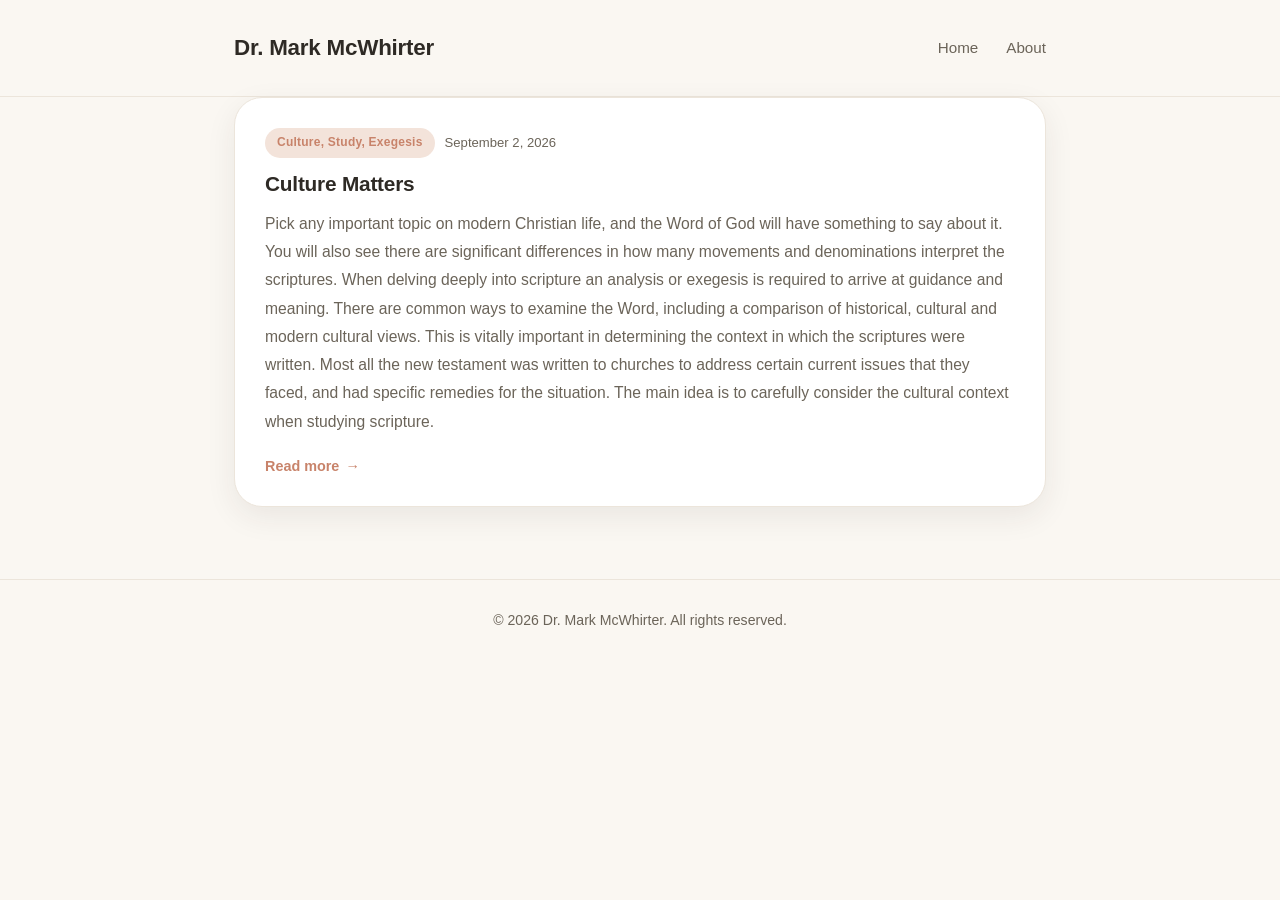
==== index.html @ 21fa4bf8 "Update pages" ====
<!doctype html>
<html lang="en">
<head>
<meta charset="UTF-8">
<meta name="viewport" content="width=device-width, initial-scale=1.0">
<title>Dr. Mark McWhirter</title>
<meta name="description" content="Blog on Christian living">
<link rel="stylesheet" href="styles.css">
</head>
<body>
<header class="site-header">
  <div class="wrap">
    <a class="site-title" href="index.html">Dr. Mark McWhirter</a>
    <nav class="site-nav">
      <a href="index.html">Home</a>
      <a href="about.html">About</a>
    </nav>
  </div>
</header>
  <main>
<!--    <section class="hero wrap">
      <h1>Teachings</h1>
    </section>
-->	
    <section class="panel-grid wrap">
      <a class="panel" href="posts/culture.html">
        <div class="meta">
          <span class="tag">Culture, Study, Exegesis</span>
          <span>September 2, 2026</span>
        </div>
        <h2>Culture Matters</h2>
        <p>Pick any important topic on modern Christian life, and the Word of God will have something to say about it. You will also see there are significant differences in how many movements and denominations interpret the scriptures.  When delving deeply into scripture an analysis or exegesis is required to arrive at guidance and meaning. There are common ways to examine the Word,  including a comparison of historical, cultural and modern cultural views. This is vitally important in determining the context in which the scriptures were written.  Most all the new testament was written to churches to address certain current issues that they faced, and had specific remedies for the situation.  
			The main idea is to carefully consider the cultural context when studying scripture.  </p>
        <span class="read-more">Read more <span class="arrow">&rarr;</span></span>
      </a>
    </section>
  </main>
<footer class="site-footer">
  <div class="wrap">
    &copy; 2026 Dr. Mark McWhirter.  All rights reserved.
  </div>
</footer>
</body>
</html>
---- styles.css ----
/* ============================================
   Quiet Notes — simple blog theme
   ============================================ */

:root {
  --bg: #faf7f2;
  --panel: #ffffff;
  --ink: #2e2a25;
  --ink-soft: #6b6459;
  --accent: #c8836a;
  --accent-soft: #f3e3da;
  --border: #ece5db;
  --radius-lg: 28px;
  --radius-md: 18px;
  --shadow: 0 10px 30px rgba(46, 42, 37, 0.08);
  --shadow-hover: 0 16px 40px rgba(46, 42, 37, 0.14);
  --max-width: 860px;
}

* {
  box-sizing: border-box;
}

html {
  scroll-behavior: smooth;
}

body {
  margin: 0;
  background: var(--bg);
  color: var(--ink);
  font-family: -apple-system, BlinkMacSystemFont, "Segoe UI", Roboto, Helvetica, Arial, sans-serif;
  line-height: 1.8;
  -webkit-font-smoothing: antialiased;
}

a {
  color: inherit;
  text-decoration: none;
}

img {
  max-width: 100%;
}

/* ---------- Layout wrapper ---------- */

.wrap {
  max-width: var(--max-width);
  margin: 0 auto;
  padding: 0 24px;
}

/* ---------- Header ---------- */

.site-header {
  border-bottom: 1px solid var(--border);
  background: var(--bg);
}

.site-header .wrap {
  display: flex;
  align-items: center;
  justify-content: space-between;
  padding-top: 28px;
  padding-bottom: 28px;
}

.site-title {
  font-size: 1.4rem;
  font-weight: 700;
  letter-spacing: -0.01em;
}

.site-title .dot {
  color: var(--accent);
}

.site-nav {
  display: flex;
  gap: 28px;
  font-size: 0.95rem;
  color: var(--ink-soft);
}

.site-nav a:hover {
  color: var(--ink);
}

/* ---------- Hero ---------- */

.hero {
  padding: 56px 0 40px;
}

.hero h1 {
  font-size: 2.4rem;
  line-height: 1.2;
  margin: 0 0 14px;
  letter-spacing: -0.02em;
}

.hero p {
  color: var(--ink-soft);
  font-size: 1.08rem;
  max-width: 560px;
  margin: 0;
}

/* ---------- Curved panel cards ---------- */

.panel-grid {
  display: grid;
  grid-template-columns: repeat(auto-fill, minmax(640px, 1fr));
  gap: 24px;
  padding-bottom: 72px;
}

.panel {
  background: var(--panel);
  border-radius: var(--radius-lg);
  padding: 30px 30px 26px;
  box-shadow: var(--shadow);
  border: 1px solid var(--border);
  display: flex;
  flex-direction: column;
  gap: 12px;
  transition: transform 0.2s ease, box-shadow 0.2s ease;
}

.panel:hover {
  transform: translateY(-4px);
  box-shadow: var(--shadow-hover);
}

.panel .meta {
  display: flex;
  align-items: center;
  gap: 10px;
  font-size: 0.82rem;
  color: var(--ink-soft);
}

.panel .tag {
  background: var(--accent-soft);
  color: var(--accent);
  padding: 4px 12px;
  border-radius: 999px;
  font-weight: 600;
  font-size: 0.75rem;
  letter-spacing: 0.02em;
}

.panel h2 {
  margin: 0;
  font-size: 1.3rem;
  line-height: 1.35;
  letter-spacing: -0.01em;
}

.panel p {
  margin: 0;
  color: var(--ink-soft);
  font-size: 0.98rem;
  flex-grow: 1;
}

.panel .read-more {
  margin-top: 6px;
  font-weight: 600;
  font-size: 0.9rem;
  color: var(--accent);
  display: inline-flex;
  align-items: center;
  gap: 6px;
}

.panel .read-more .arrow {
  transition: transform 0.2s ease;
}

.panel:hover .read-more .arrow {
  transform: translateX(4px);
}

/* ---------- Article page ---------- */

.article {
  padding: 48px 0 72px;
}

.back-link {
  display: inline-flex;
  align-items: center;
  gap: 6px;
  color: var(--ink-soft);
  font-size: 0.92rem;
  margin-bottom: 28px;
}

.back-link:hover {
  color: var(--accent);
}

.article .meta {
  display: flex;
  align-items: center;
  gap: 10px;
  font-size: 0.85rem;
  color: var(--ink-soft);
  margin-bottom: 14px;
}

.article .tag {
  background: var(--accent-soft);
  color: var(--accent);
  padding: 4px 12px;
  border-radius: 999px;
  font-weight: 600;
  font-size: 0.75rem;
}

.article h1 {
  font-size: 2.1rem;
  line-height: 1.25;
  margin: 0 0 28px;
  letter-spacing: -0.02em;
}

.article-content {
  background: var(--panel);
  border: 1px solid var(--border);
  border-radius: var(--radius-lg);
  padding: 40px;
  box-shadow: var(--shadow);
}

.article-content p {
  margin: 0 0 20px;
  font-size: 1.05rem;
}

.article-content p:last-child {
  margin-bottom: 0;
}

.article-content blockquote {
  margin: 28px 0;
  padding: 4px 24px;
  border-left: 3px solid var(--accent);
  color: var(--ink-soft);
  font-style: italic;
}

/* ---------- About page ---------- */

.page-content {
  padding: 48px 0 72px;
}

.page-content h1 {
  font-size: 2.1rem;
  margin-bottom: 24px;
  letter-spacing: -0.02em;
}

.page-content .article-content p {
  font-size: 1.05rem;
}

/* ---------- Footer ---------- */

.site-footer {
  border-top: 1px solid var(--border);
  padding: 28px 0;
  color: var(--ink-soft);
  font-size: 0.88rem;
  text-align: center;
}

/* ---------- Responsive ---------- */

@media (max-width: 600px) {
  .hero h1 {
    font-size: 1.9rem;
  }

  .article-content {
    padding: 26px;
  }

  .site-nav {
    gap: 18px;
  }
}
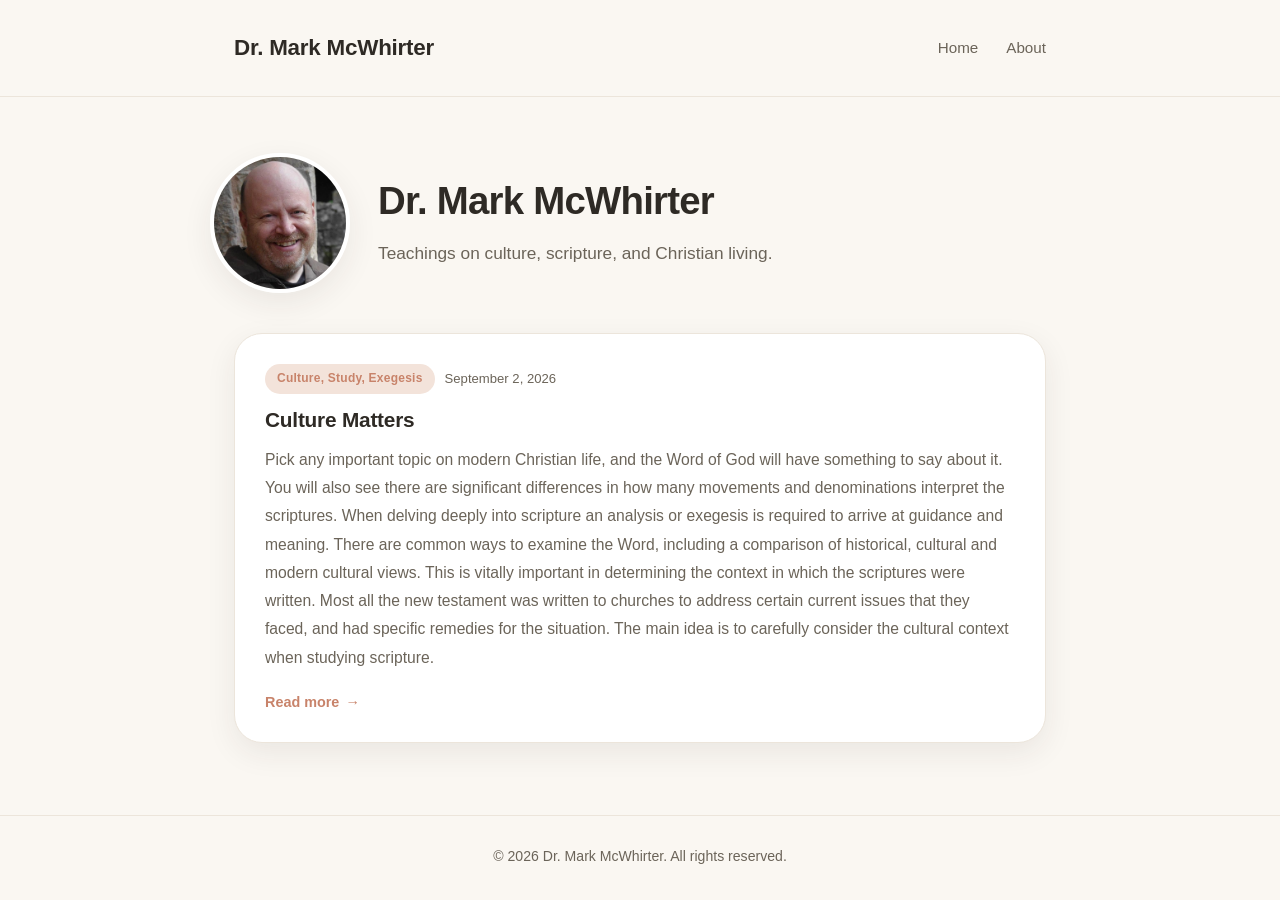
==== commit 9ca9cf00: "Add profile photo to home page Uncomments and repopulates the hero section on the home page with a c" ====
--- a/index.html
+++ b/index.html
@@ -18,10 +18,13 @@
   </div>
 </header>
   <main>
-<!--    <section class="hero wrap">
-      <h1>Teachings</h1>
+    <section class="hero wrap">
+      <img class="hero-photo" src="images/mark-mcwhirter.jpg" alt="Dr. Mark McWhirter">
+      <div class="hero-text">
+        <h1>Dr. Mark McWhirter</h1>
+        <p>Teachings on culture, scripture, and Christian living.</p>
+      </div>
     </section>
--->	
     <section class="panel-grid wrap">
       <a class="panel" href="posts/culture.html">
         <div class="meta">
--- a/styles.css
+++ b/styles.css
@@ -90,7 +90,20 @@
 /* ---------- Hero ---------- */
 
 .hero {
+  display: flex;
+  align-items: center;
+  gap: 28px;
   padding: 56px 0 40px;
+}
+
+.hero-photo {
+  width: 140px;
+  height: 140px;
+  border-radius: 50%;
+  object-fit: cover;
+  flex-shrink: 0;
+  border: 4px solid var(--panel);
+  box-shadow: var(--shadow);
 }
 
 .hero h1 {
@@ -281,6 +294,11 @@
 /* ---------- Responsive ---------- */
 
 @media (max-width: 600px) {
+  .hero {
+    flex-direction: column;
+    text-align: center;
+  }
+
   .hero h1 {
     font-size: 1.9rem;
   }
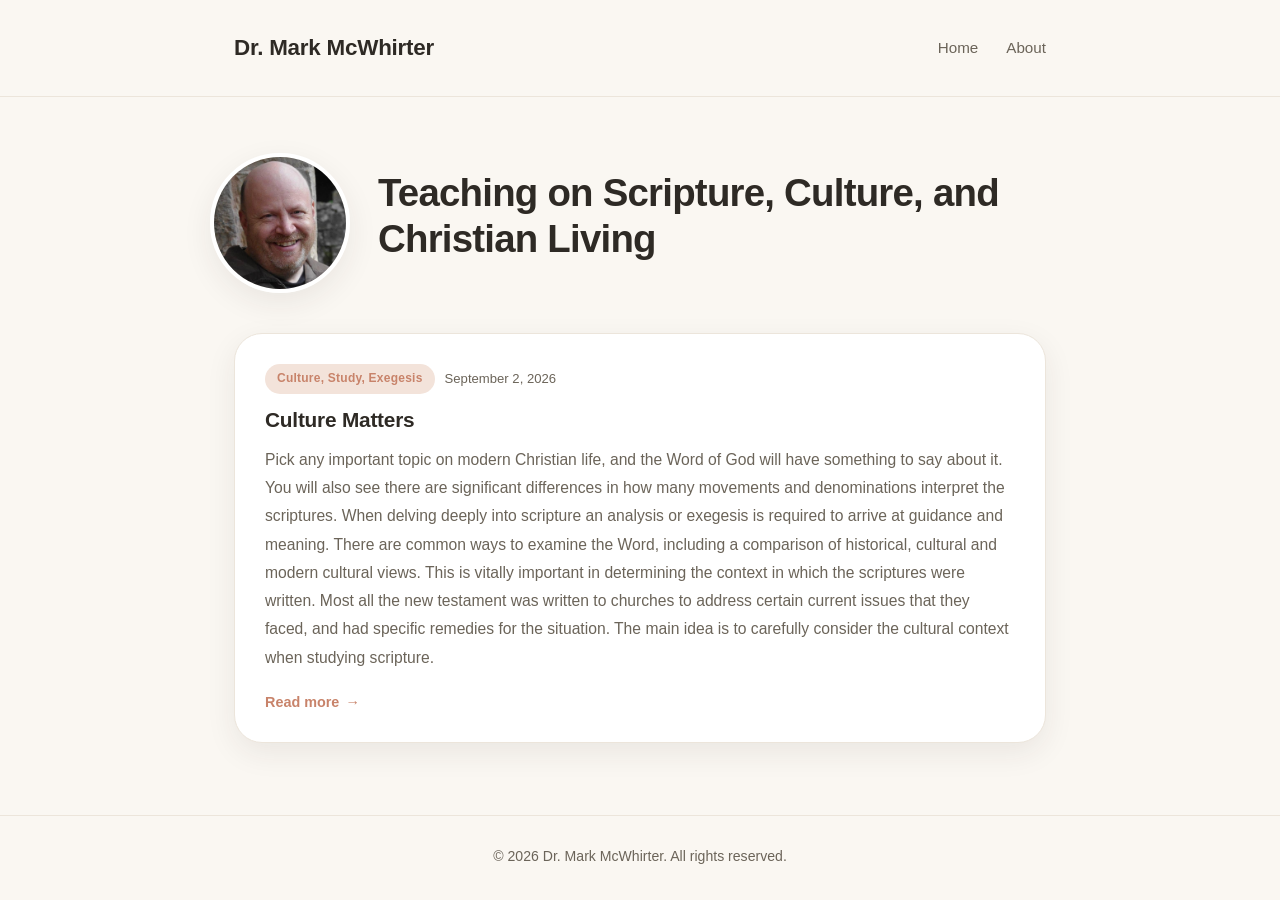
==== commit f668818a: "Minor revision to home page" ====
--- a/index.html
+++ b/index.html
@@ -21,8 +21,7 @@
     <section class="hero wrap">
       <img class="hero-photo" src="images/mark-mcwhirter.jpg" alt="Dr. Mark McWhirter">
       <div class="hero-text">
-        <h1>Dr. Mark McWhirter</h1>
-        <p>Teachings on culture, scripture, and Christian living.</p>
+        <h1>Teaching on Scripture, Culture, and Christian Living</h1>
       </div>
     </section>
     <section class="panel-grid wrap">
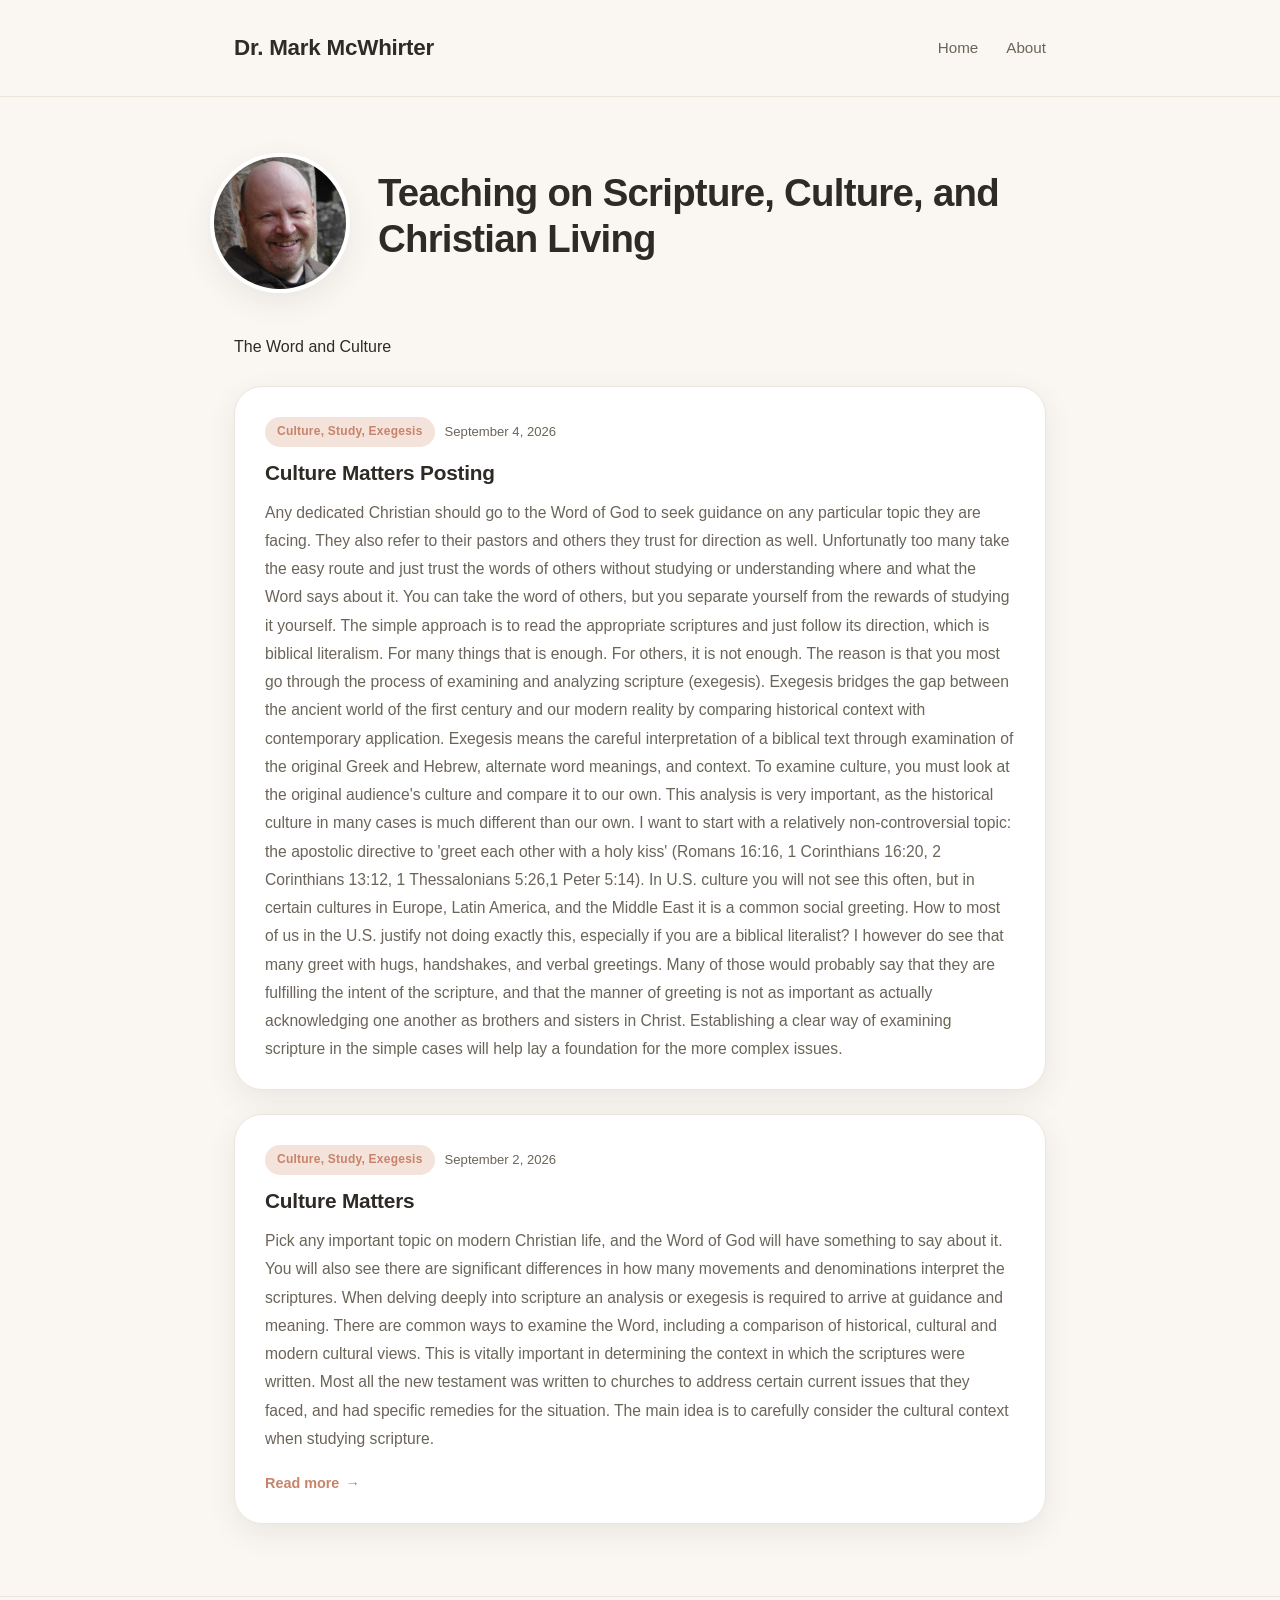
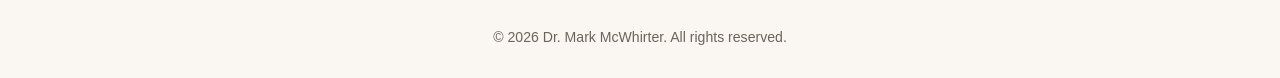
==== commit 54303d11: "Add culture matters posting from fb" ====
--- a/index.html
+++ b/index.html
@@ -25,6 +25,24 @@
       </div>
     </section>
     <section class="panel-grid wrap">
+	
+	
+	The Word and Culture
+
+      <a class="panel" >
+        <div class="meta">
+          <span class="tag">Culture, Study, Exegesis</span>
+          <span>September 4, 2026</span>
+        </div>
+        <h2>Culture Matters Posting</h2>
+        <p>Any dedicated Christian should go to the Word of God to seek guidance on any particular topic they are facing. They also refer to their pastors and others they trust for direction as well.  Unfortunatly too many take the easy route and just trust the words of others without studying or understanding where and what the Word says about it.  You can take the word of others, but you separate yourself from the rewards of studying it yourself.
+The simple approach is to read the appropriate scriptures and just follow its direction, which is biblical literalism. For many things that is enough.  For others, it is not enough.  The reason is that you most go through the process of examining and analyzing scripture (exegesis).  Exegesis bridges the gap between the ancient world of the first century and our modern reality by comparing historical context with contemporary application. Exegesis means the careful interpretation of a biblical text through examination of the original Greek and Hebrew, alternate word meanings, and context. To examine culture, you must look at the original audience's culture and compare it to our own.
+This analysis is very important, as the historical culture in many cases is much different than our own. I want to start with a relatively non-controversial topic: the apostolic directive to 'greet each other with a holy kiss' (Romans 16:16, 1 Corinthians 16:20, 2 Corinthians 13:12, 1 Thessalonians 5:26,1 Peter 5:14).  In U.S. culture you will not see this often, but in certain cultures in Europe, Latin America, and the Middle East it is a common social greeting.  How to most of us in the U.S. justify not doing exactly this, especially if you are a biblical literalist?  I however do see that many greet with hugs, handshakes, and verbal greetings.  Many of those would probably say that they are fulfilling the intent of the scripture, and that the manner of greeting is not as important as actually acknowledging one another as brothers and sisters in Christ.
+Establishing a clear way of examining scripture in the simple cases will help lay a foundation for the more complex issues.
+</p>
+        
+      </a>
+	  
       <a class="panel" href="posts/culture.html">
         <div class="meta">
           <span class="tag">Culture, Study, Exegesis</span>
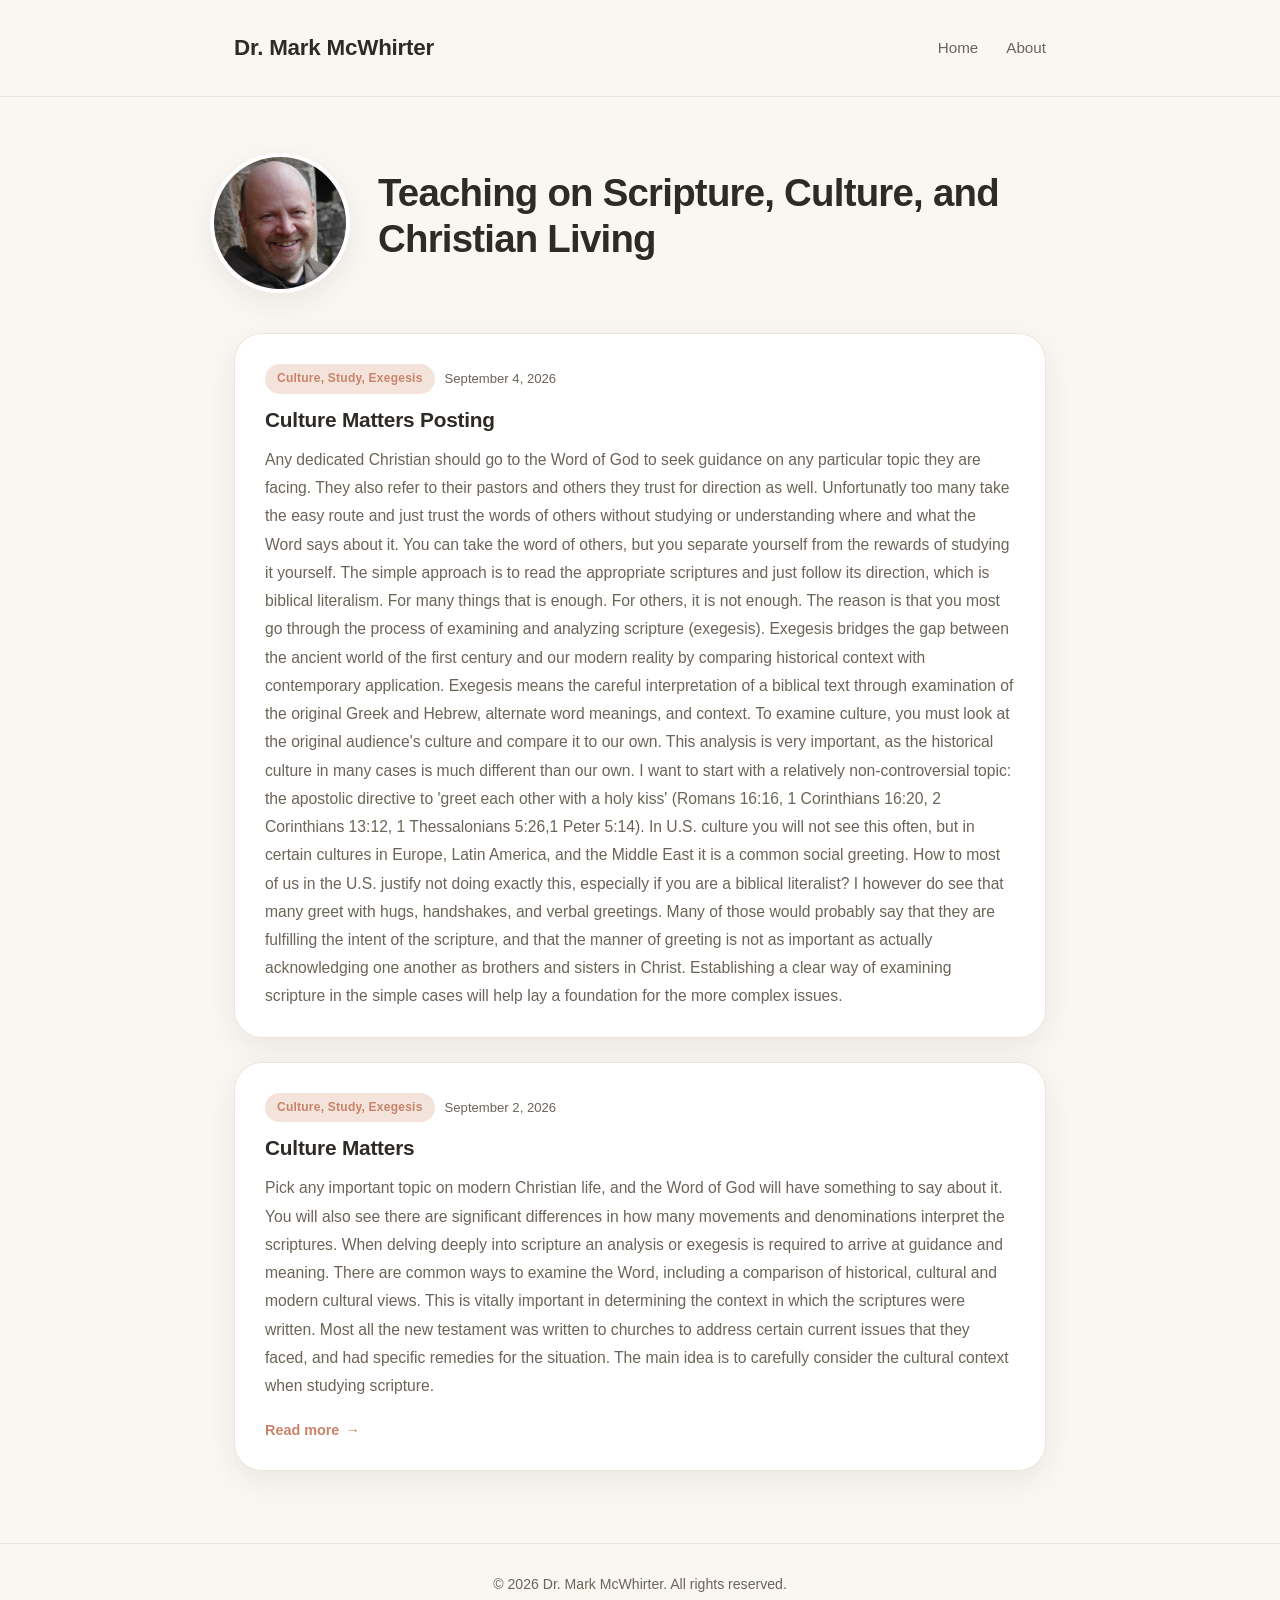
==== commit bb8a15b6: "Add culture matters posting from fb" ====
--- a/index.html
+++ b/index.html
@@ -26,9 +26,6 @@
     </section>
     <section class="panel-grid wrap">
 	
-	
-	The Word and Culture
-
       <a class="panel" >
         <div class="meta">
           <span class="tag">Culture, Study, Exegesis</span>
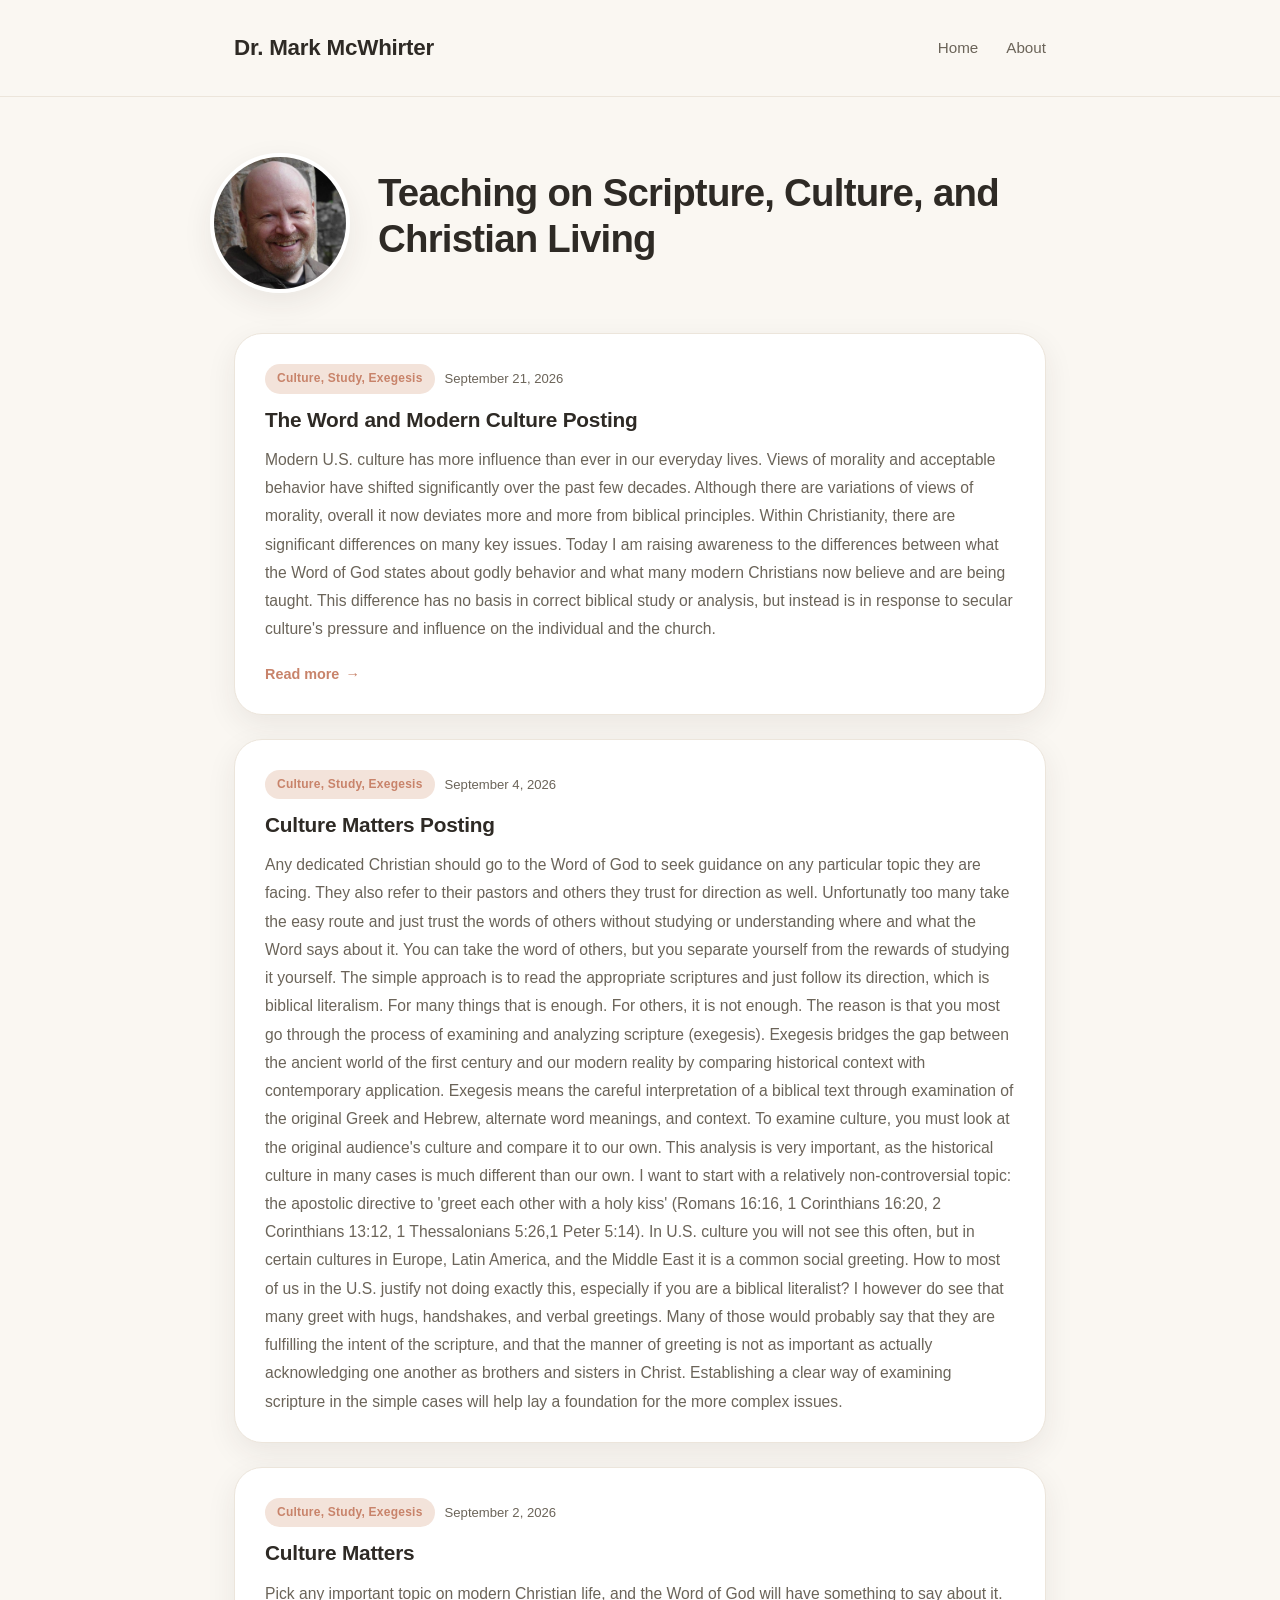
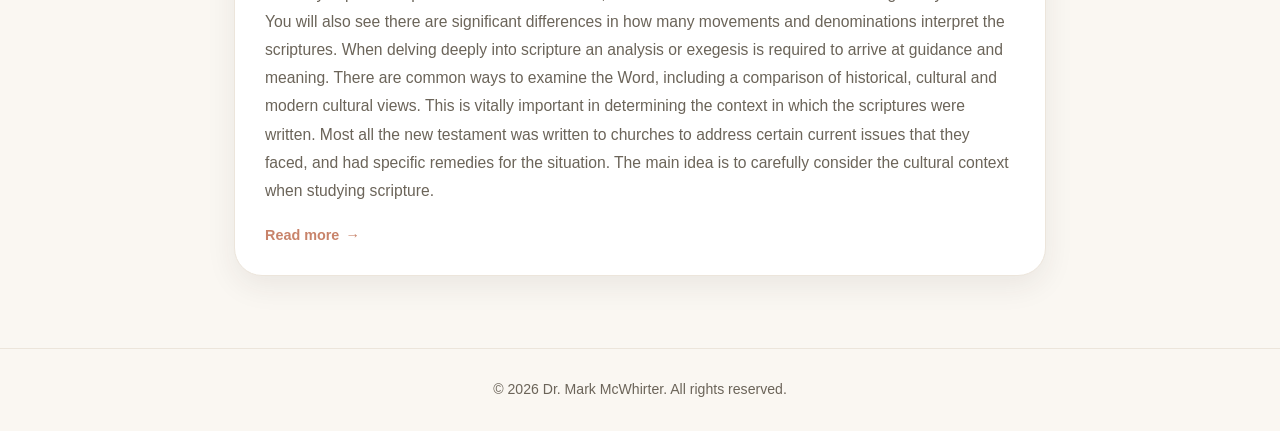
==== commit c5cb8825: "Add 2nd culture post" ====
--- a/index.html
+++ b/index.html
@@ -1,6 +1,13 @@
 <!doctype html>
 <html lang="en">
 <head>
+<!-- Google Tag Manager -->
+<script>(function(w,d,s,l,i){w[l]=w[l]||[];w[l].push({'gtm.start':
+new Date().getTime(),event:'gtm.js'});var f=d.getElementsByTagName(s)[0],
+j=d.createElement(s),dl=l!='dataLayer'?'&l='+l:'';j.async=true;j.src=
+'https://www.googletagmanager.com/gtm.js?id='+i+dl;f.parentNode.insertBefore(j,f);
+})(window,document,'script','dataLayer','GTM-M4D67M2H');</script>
+<!-- End Google Tag Manager -->
 <meta charset="UTF-8">
 <meta name="viewport" content="width=device-width, initial-scale=1.0">
 <title>Dr. Mark McWhirter</title>
@@ -8,6 +15,10 @@
 <link rel="stylesheet" href="styles.css">
 </head>
 <body>
+<!-- Google Tag Manager (noscript) -->
+<noscript><iframe src="https://www.googletagmanager.com/ns.html?id=GTM-M4D67M2H"
+height="0" width="0" style="display:none;visibility:hidden"></iframe></noscript>
+<!-- End Google Tag Manager (noscript) -->
 <header class="site-header">
   <div class="wrap">
     <a class="site-title" href="index.html">Dr. Mark McWhirter</a>
@@ -26,6 +37,24 @@
     </section>
     <section class="panel-grid wrap">
 	
+     <a class="panel" href="posts/culture2.html">
+        <div class="meta">
+          <span class="tag">Culture, Study, Exegesis</span>
+          <span>September 21, 2026</span>
+        </div>
+        <h2>The Word and Modern Culture Posting</h2>
+        <p>Modern U.S. culture has more influence than ever in our everyday lives. Views of morality and acceptable 
+behavior have shifted significantly over the past few decades. Although there are variations of views of
+morality, overall it now deviates more and more from biblical principles.  Within Christianity, there are
+significant differences on many key issues.
+
+Today I am raising awareness to the differences between what the Word of God states about godly behavior and
+what many modern Christians now believe and are being taught.  This difference has no basis in correct
+biblical study or analysis, but instead is in response to secular culture's pressure and influence on the
+individual and the church.
+</p>
+                <span class="read-more">Read more <span class="arrow">&rarr;</span></span>
+      </a>	
       <a class="panel" >
         <div class="meta">
           <span class="tag">Culture, Study, Exegesis</span>
